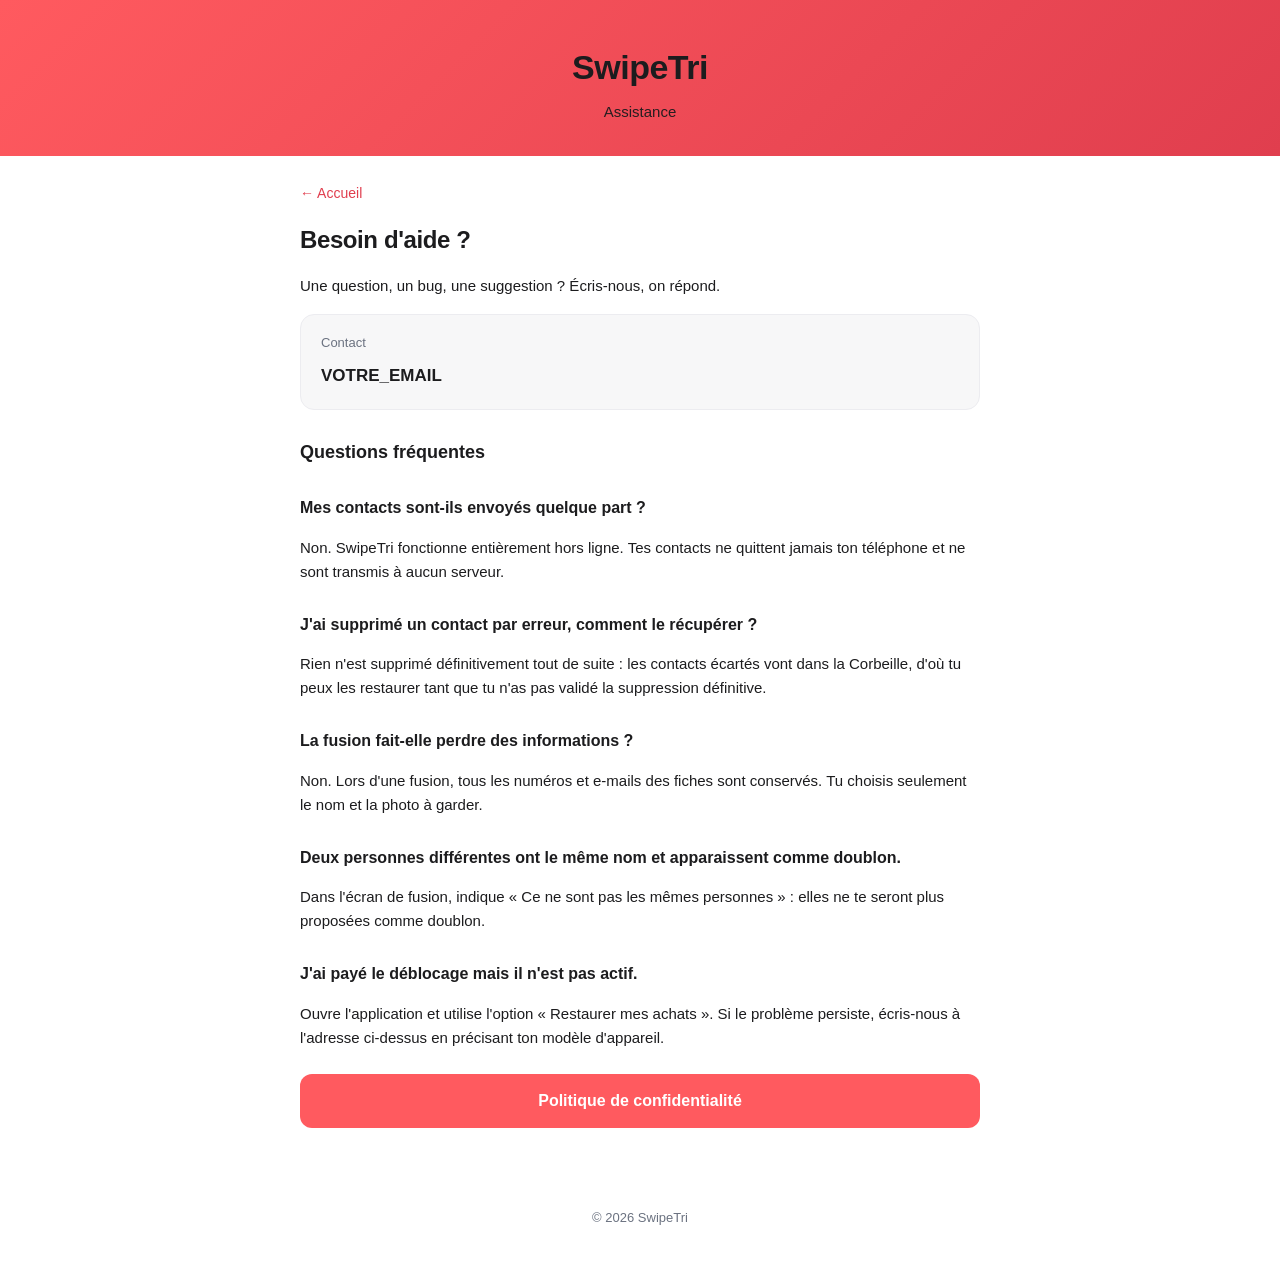
==== support.html @ c36ea235 "SwipeTri — pages légales (confidentialité + assistance) Co-Authored-By: Claude Opus 4.8 <noreply@ant" ====
<!doctype html>
<html lang="fr">
<head>
<meta charset="utf-8">
<meta name="viewport" content="width=device-width, initial-scale=1">
<title>SwipeTri — Assistance</title>
<link rel="stylesheet" href="style.css">
</head>
<body>
<div class="header">
  <p class="mark">SwipeTri</p>
  <p class="tagline">Assistance</p>
</div>
<div class="wrap">
  <a class="back" href="index.html">← Accueil</a>
  <h1>Besoin d'aide ?</h1>
  <p>Une question, un bug, une suggestion ? Écris-nous, on répond.</p>

  <div class="card">
    <p class="muted" style="margin:0 0 4px">Contact</p>
    <p class="email">VOTRE_EMAIL</p>
  </div>

  <h2>Questions fréquentes</h2>

  <h2 style="font-size:16px">Mes contacts sont-ils envoyés quelque part ?</h2>
  <p>Non. SwipeTri fonctionne entièrement hors ligne. Tes contacts ne quittent jamais ton téléphone et ne sont transmis à aucun serveur.</p>

  <h2 style="font-size:16px">J'ai supprimé un contact par erreur, comment le récupérer ?</h2>
  <p>Rien n'est supprimé définitivement tout de suite : les contacts écartés vont dans la Corbeille, d'où tu peux les restaurer tant que tu n'as pas validé la suppression définitive.</p>

  <h2 style="font-size:16px">La fusion fait-elle perdre des informations ?</h2>
  <p>Non. Lors d'une fusion, tous les numéros et e-mails des fiches sont conservés. Tu choisis seulement le nom et la photo à garder.</p>

  <h2 style="font-size:16px">Deux personnes différentes ont le même nom et apparaissent comme doublon.</h2>
  <p>Dans l'écran de fusion, indique « Ce ne sont pas les mêmes personnes » : elles ne te seront plus proposées comme doublon.</p>

  <h2 style="font-size:16px">J'ai payé le déblocage mais il n'est pas actif.</h2>
  <p>Ouvre l'application et utilise l'option « Restaurer mes achats ». Si le problème persiste, écris-nous à l'adresse ci-dessus en précisant ton modèle d'appareil.</p>

  <div class="btn-row">
    <a class="btn" href="privacy.html">Politique de confidentialité</a>
  </div>
</div>
<footer class="muted">© 2026 SwipeTri</footer>
</body>
</html>
---- style.css ----
:root {
  --brand: #ff5a5f;
  --brand-dark: #e03e4e;
  --text: #1c1c1e;
  --muted: #6b7280;
  --bg: #ffffff;
  --card: #f7f7f8;
  --border: #ececf0;
}
* { box-sizing: border-box; }
html { -webkit-text-size-adjust: 100%; }
body {
  margin: 0;
  font-family: -apple-system, BlinkMacSystemFont, "Segoe UI", Roboto, Helvetica, Arial, sans-serif;
  color: var(--text);
  background: var(--bg);
  line-height: 1.6;
}
.header {
  background: linear-gradient(135deg, var(--brand), var(--brand-dark));
  color: #fff;
  padding: 40px 20px 32px;
  text-align: center;
}
.header .mark {
  font-size: 34px;
  font-weight: 800;
  letter-spacing: -0.5px;
  margin: 0;
}
.header .tagline { margin: 6px 0 0; opacity: 0.95; font-size: 15px; }
.wrap { max-width: 720px; margin: 0 auto; padding: 24px 20px 56px; }
h1 { font-size: 24px; font-weight: 800; letter-spacing: -0.4px; margin: 8px 0 4px; }
h2 { font-size: 18px; font-weight: 700; margin: 28px 0 8px; }
p, li { font-size: 15px; color: var(--text); }
.muted { color: var(--muted); font-size: 13px; }
a { color: var(--brand-dark); }
ul { padding-left: 20px; }
.card {
  background: var(--card);
  border: 1px solid var(--border);
  border-radius: 14px;
  padding: 18px 20px;
  margin: 16px 0;
}
.btn-row { display: flex; flex-direction: column; gap: 12px; margin-top: 24px; }
.btn {
  display: block;
  text-align: center;
  background: var(--brand);
  color: #fff;
  text-decoration: none;
  font-weight: 700;
  padding: 14px 18px;
  border-radius: 12px;
}
.btn.secondary { background: #fff; color: var(--brand-dark); border: 1px solid var(--brand); }
.email {
  display: inline-block;
  font-weight: 700;
  font-size: 17px;
  margin: 4px 0 2px;
}
.back { display: inline-block; margin-bottom: 8px; font-size: 14px; text-decoration: none; }
footer { text-align: center; padding: 24px 20px 40px; }
@media (prefers-color-scheme: dark) {
  :root {
    --text: #f2f2f7; --muted: #9ca3af; --bg: #000; --card: #1c1c1e; --border: #2c2c2e;
  }
  .btn.secondary { background: #1c1c1e; }
}
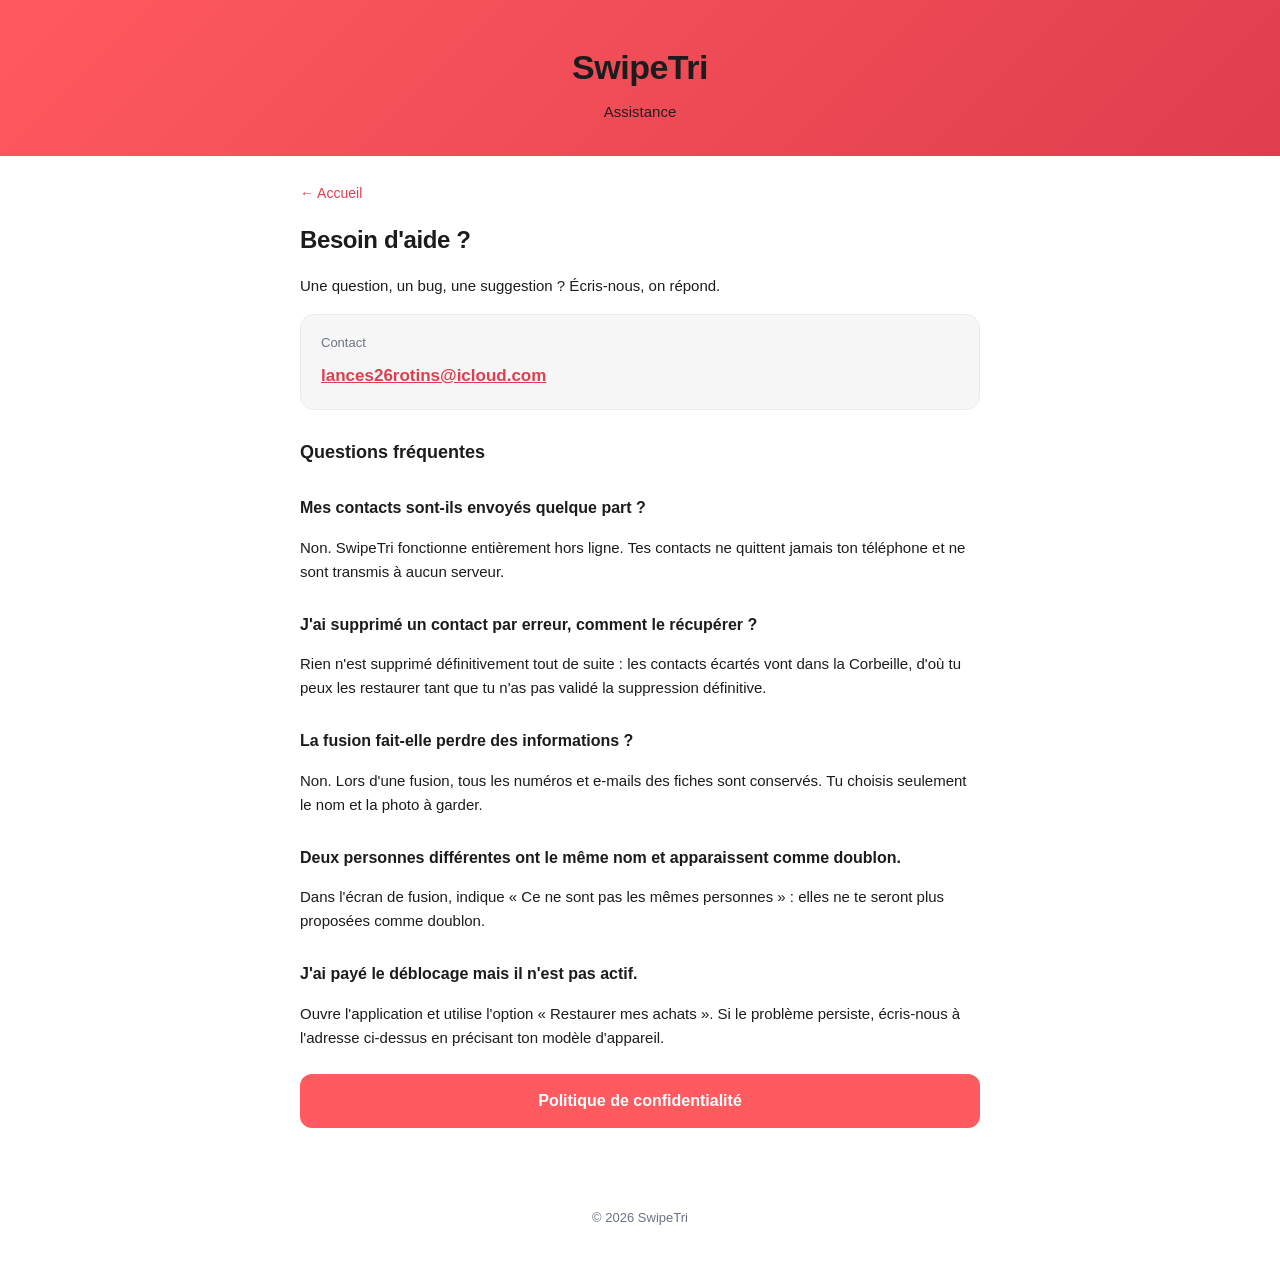
==== commit 76b33991: "Ajoute l'email de contact sur les pages Co-Authored-By: Claude Opus 4.8 <noreply@anthropic.com>" ====
--- a/support.html
+++ b/support.html
@@ -18,7 +18,7 @@
 
   <div class="card">
     <p class="muted" style="margin:0 0 4px">Contact</p>
-    <p class="email">VOTRE_EMAIL</p>
+    <p class="email"><a href="mailto:lances26rotins@icloud.com">lances26rotins@icloud.com</a></p>
   </div>
 
   <h2>Questions fréquentes</h2>
